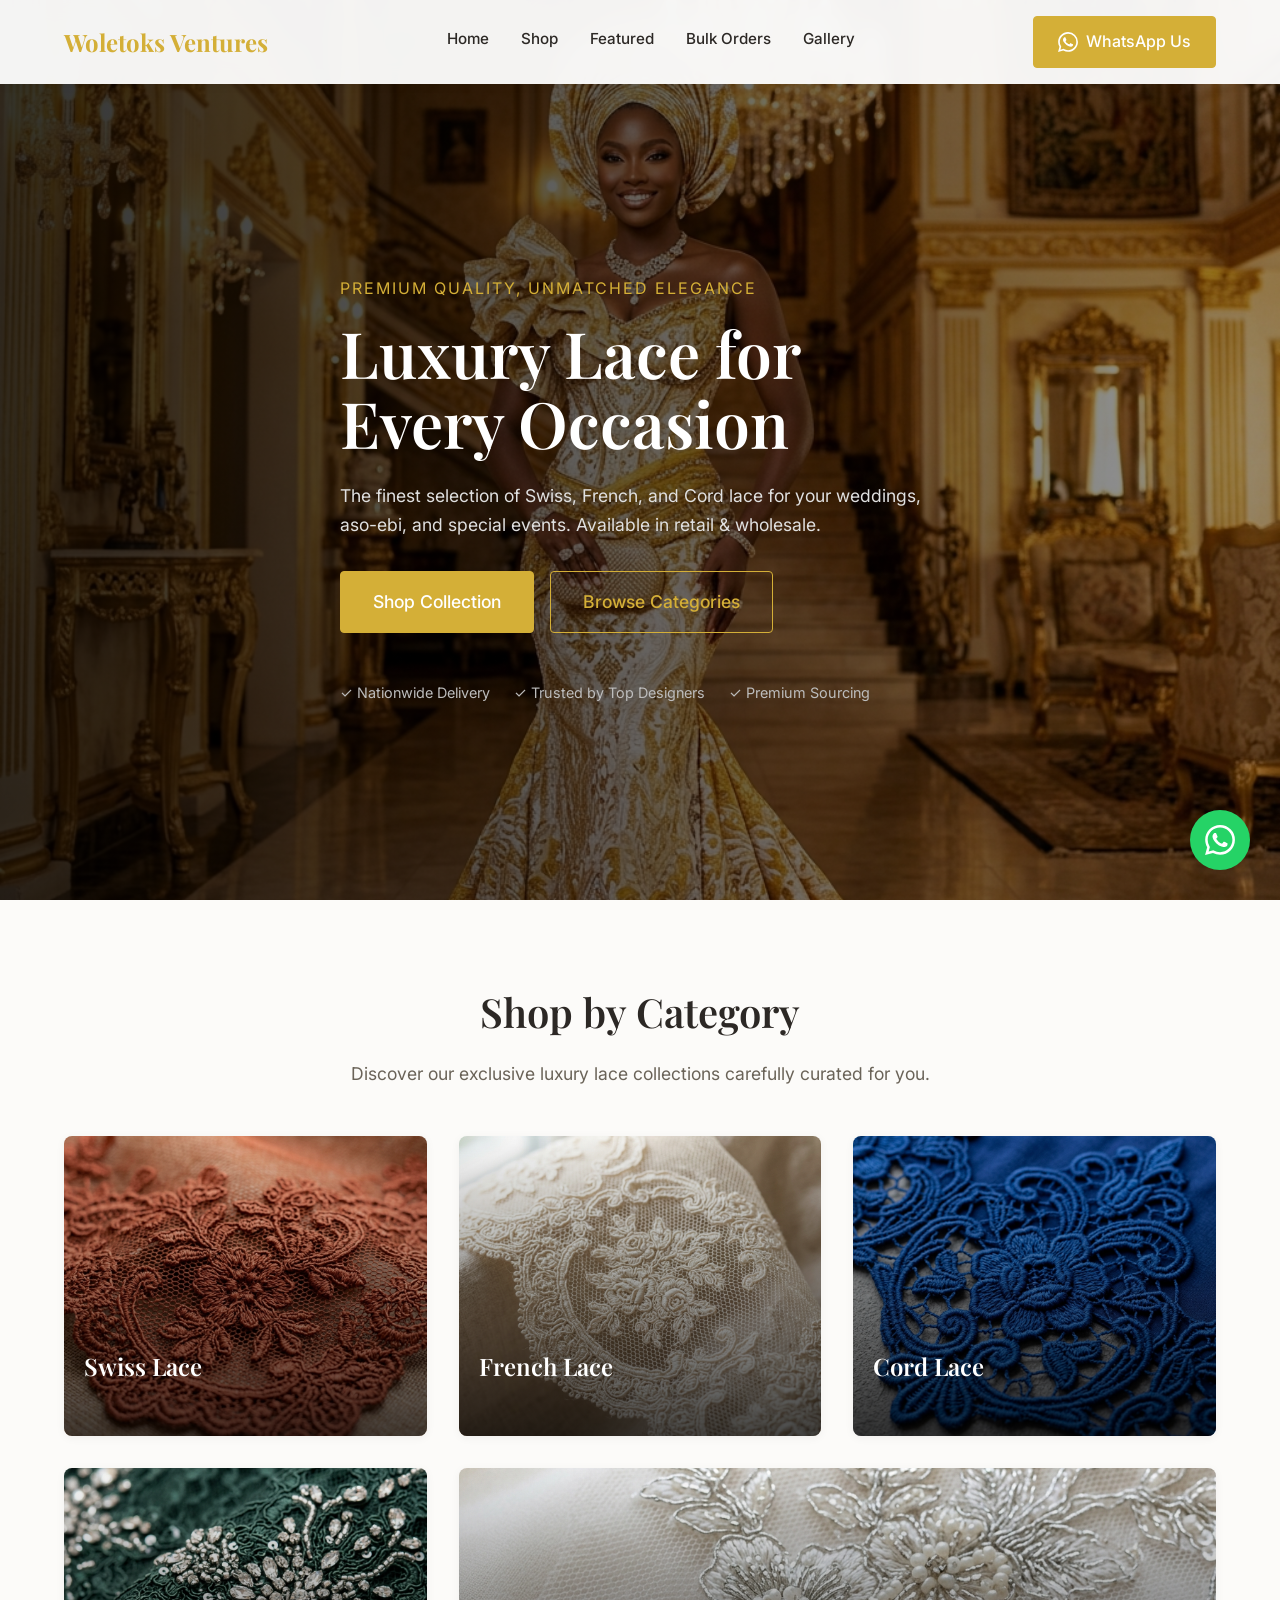
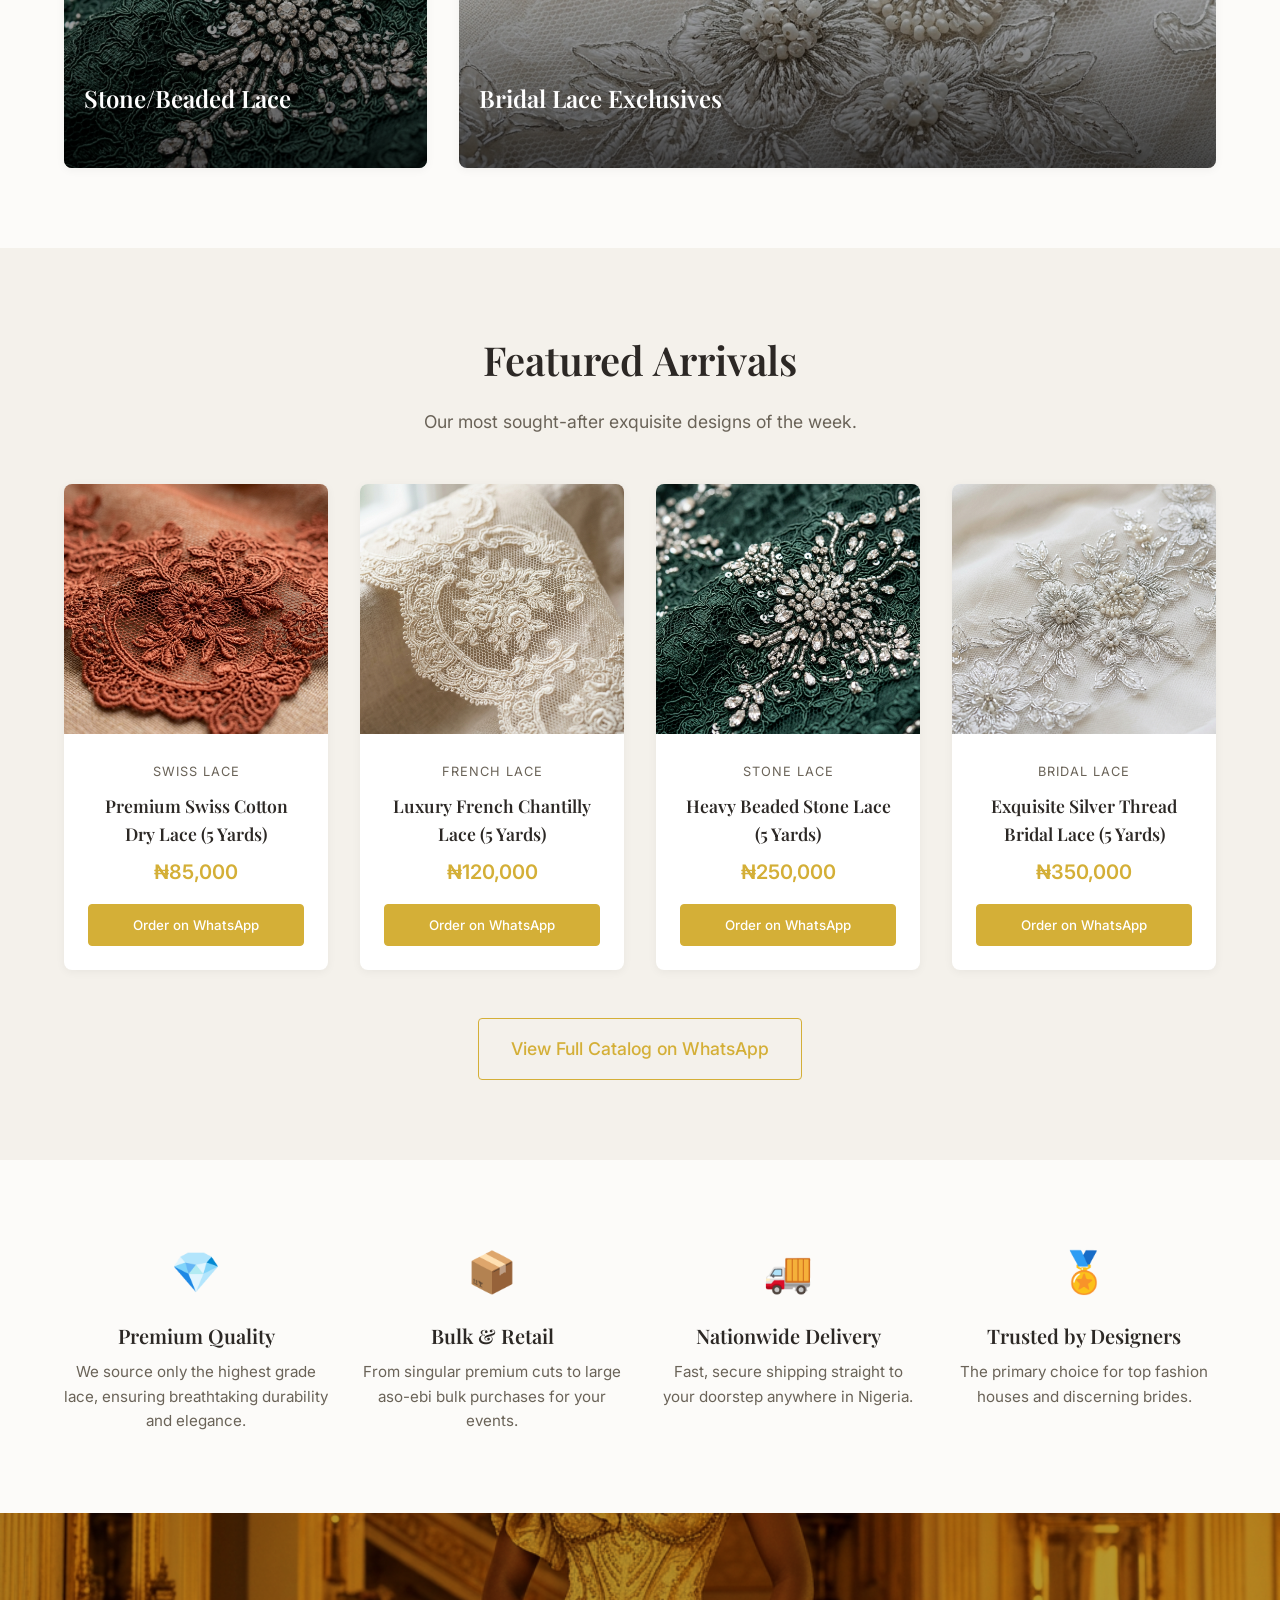
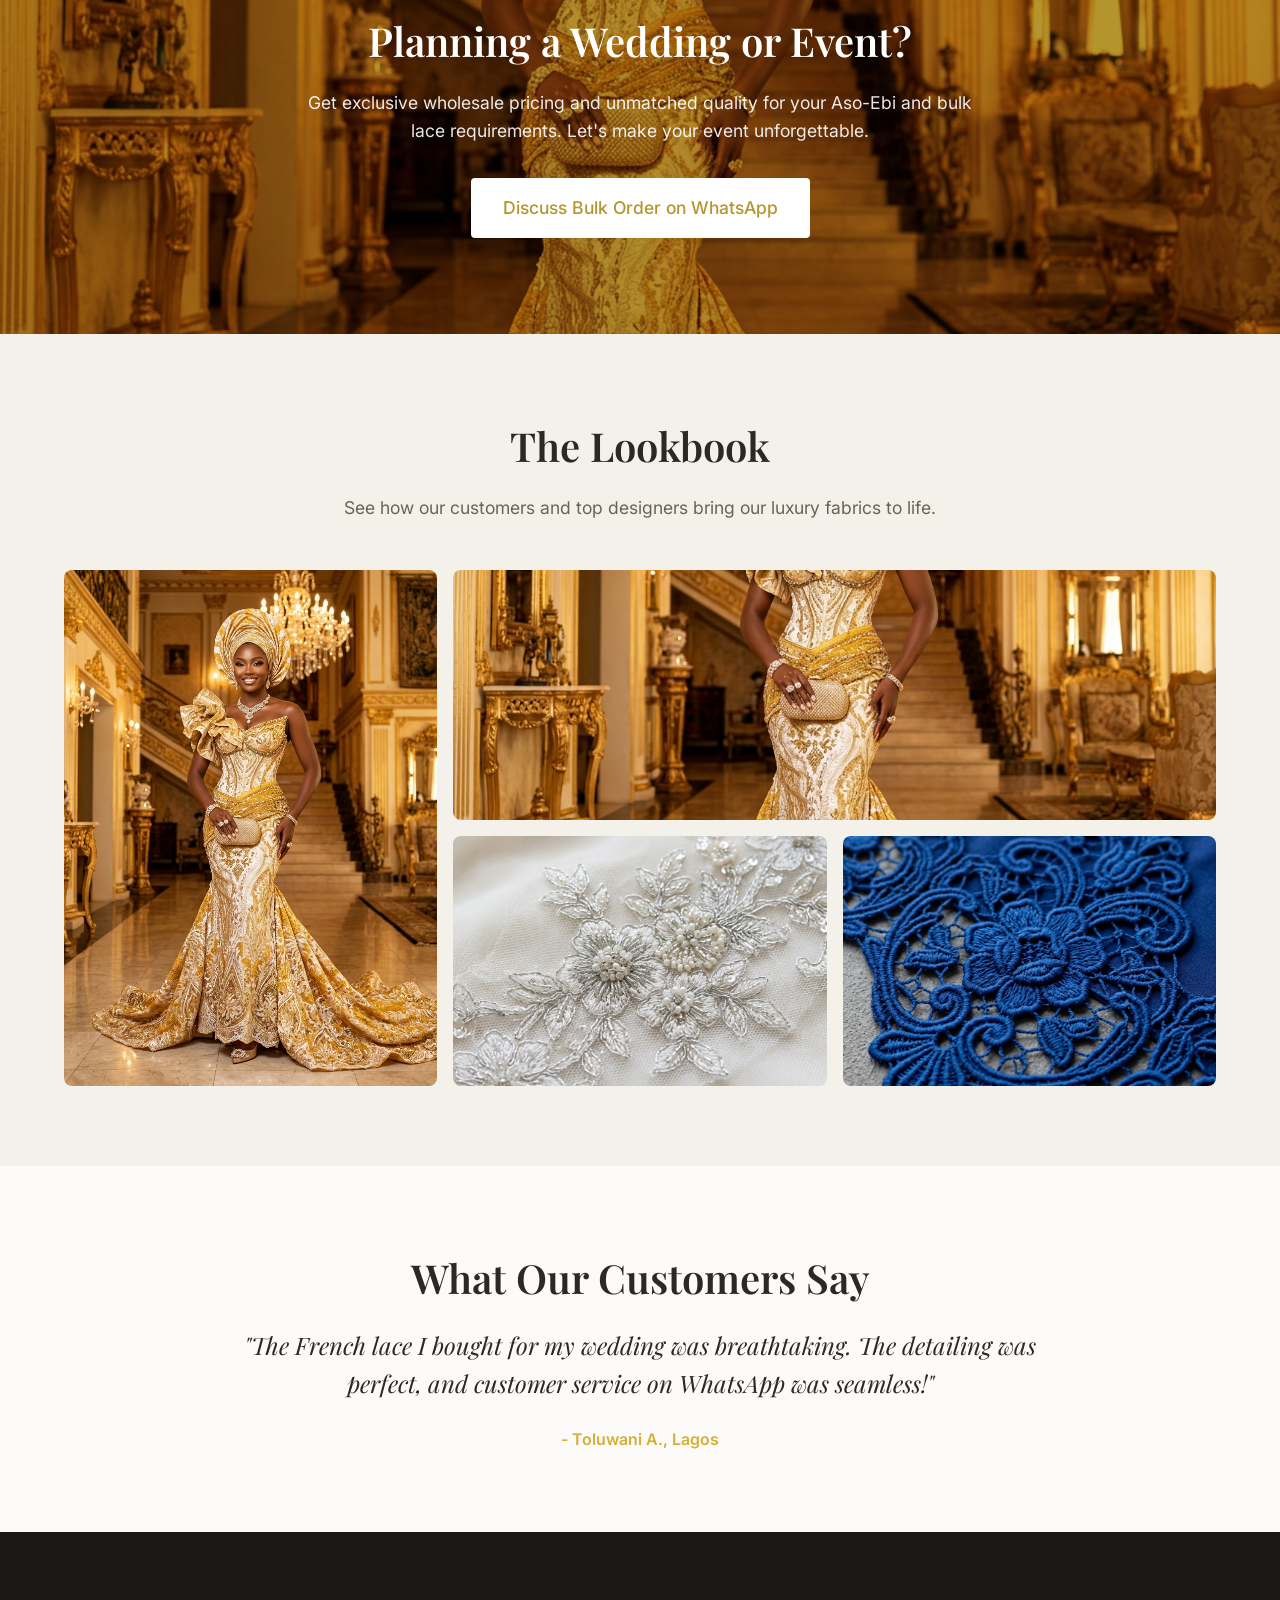
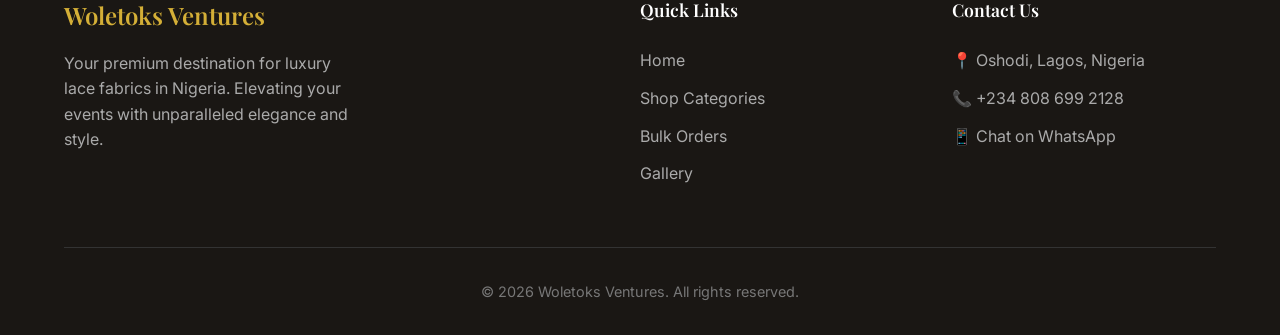
==== index.html @ a80a9c6d "Add files via upload" ====
<!DOCTYPE html>
<html lang="en">
<head>
    <meta charset="UTF-8">
    <meta name="viewport" content="width=device-width, initial-scale=1.0">
    <meta name="description" content="Woletoks Ventures - Premium lace fabrics in Nigeria. Shop Swiss lace, French lace, Cord lace, and Bridal lace for weddings and Aso-ebi in Oshodi, Lagos.">
    <title>Woletoks Ventures | Luxury Lace Fabrics</title>
    
    <!-- Google Fonts -->
    <link rel="preconnect" href="https://fonts.googleapis.com">
    <link rel="preconnect" href="https://fonts.gstatic.com" crossorigin>
    <link href="https://fonts.googleapis.com/css2?family=Inter:wght@300;400;500;600&family=Playfair+Display:ital,wght@0,500;0,600;0,700;1,600&display=swap" rel="stylesheet">
    
    <!-- Styles -->
    <link rel="stylesheet" href="index.css">
</head>
<body>
    <!-- Navbar -->
    <header class="navbar">
        <div class="container nav-container">
            <a href="#" class="logo">Woletoks Ventures</a>
            <nav class="nav-links">
                <a href="#home">Home</a>
                <a href="#categories">Shop</a>
                <a href="#featured">Featured</a>
                <a href="#wholesale">Bulk Orders</a>
                <a href="#gallery">Gallery</a>
            </nav>
            <a href="https://wa.me/2348086992128?text=Hello%20Woletoks%20Ventures!%20I'm%20interested%20in%20your%20luxury%20lace%20fabrics." target="_blank" class="btn btn-primary nav-btn">
                <svg viewBox="0 0 24 24" width="20" height="20" fill="currentColor" class="whatsapp-icon"><path d="M17.472 14.382c-.297-.149-1.758-.867-2.03-.967-.273-.099-.471-.148-.67.15-.197.297-.767.966-.94 1.164-.173.199-.347.223-.644.075-.297-.15-1.255-.463-2.39-1.475-.883-.788-1.48-1.761-1.653-2.059-.173-.297-.018-.458.13-.606.134-.133.298-.347.446-.52.149-.174.198-.298.298-.497.099-.198.05-.371-.025-.52-.075-.149-.669-1.612-.916-2.207-.242-.579-.487-.5-.669-.51a12.8 12.8 0 0 0-.571-.012c-.198 0-.52.074-.792.372-.272.297-1.04 1.016-1.04 2.479 0 1.462 1.065 2.875 1.213 3.074.149.198 2.096 3.2 5.077 4.487.709.306 1.262.489 1.694.625.712.227 1.36.195 1.871.118.571-.085 1.758-.719 2.006-1.413.248-.694.248-1.289.173-1.413-.074-.124-.272-.198-.57-.347m-5.421 7.403h-.004a9.87 9.87 0 0 1-5.031-1.378l-.361-.214-3.741.982.998-3.648-.235-.374a9.86 9.86 0 0 1-1.51-5.26c.001-5.45 4.436-9.884 9.888-9.884 2.64 0 5.122 1.03 6.988 2.898a9.825 9.825 0 0 1 2.893 6.994c-.003 5.45-4.437 9.884-9.885 9.884m8.413-18.297A11.815 11.815 0 0 0 12.05 0C5.495 0 .16 5.335.157 11.892c0 2.096.547 4.142 1.588 5.945L.057 24l6.305-1.654a11.882 11.882 0 0 0 5.683 1.448h.005c6.554 0 11.89-5.335 11.893-11.893a11.821 11.821 0 0 0-3.48-8.413z"/></svg>
                WhatsApp Us
            </a>
            <div class="mobile-menu-btn">
                <span></span>
                <span></span>
                <span></span>
            </div>
        </div>
    </header>

    <!-- Hero Section -->
    <section id="home" class="hero">
        <div class="hero-bg">
            <img src="assets/hero_asoebi.png" alt="Model wearing elegant lace aso-ebi">
            <div class="hero-overlay"></div>
        </div>
        <div class="container hero-content">
            <span class="hero-subtitle">Premium Quality, Unmatched Elegance</span>
            <h1 class="hero-title">Luxury Lace for Every Occasion</h1>
            <p class="hero-text">The finest selection of Swiss, French, and Cord lace for your weddings, aso-ebi, and special events. Available in retail & wholesale.</p>
            <div class="hero-cta">
                <a href="#featured" class="btn btn-primary btn-large">Shop Collection</a>
                <a href="#categories" class="btn btn-outline btn-large">Browse Categories</a>
            </div>
            <div class="hero-trust">
                <div class="trust-item">✓ Nationwide Delivery</div>
                <div class="trust-item">✓ Trusted by Top Designers</div>
                <div class="trust-item">✓ Premium Sourcing</div>
            </div>
        </div>
    </section>

    <!-- Categories Section -->
    <section id="categories" class="categories section">
        <div class="container">
            <div class="section-header text-center">
                <h2 class="section-title">Shop by Category</h2>
                <p class="section-subtitle">Discover our exclusive luxury lace collections carefully curated for you.</p>
            </div>
            
            <div class="categories-grid">
                <a href="#featured" class="category-card" data-category="swiss">
                    <img src="assets/category_swiss.png" alt="Swiss Lace">
                    <div class="category-info">
                        <h3>Swiss Lace</h3>
                        <span>Explore Collection ➔</span>
                    </div>
                </a>
                <a href="#featured" class="category-card" data-category="french">
                    <img src="assets/category_french.png" alt="French Lace">
                    <div class="category-info">
                        <h3>French Lace</h3>
                        <span>Explore Collection ➔</span>
                    </div>
                </a>
                <a href="#featured" class="category-card" data-category="cord">
                    <img src="assets/category_cord.png" alt="Cord Lace">
                    <div class="category-info">
                        <h3>Cord Lace</h3>
                        <span>Explore Collection ➔</span>
                    </div>
                </a>
                <a href="#featured" class="category-card" data-category="stone">
                    <img src="assets/category_stone.png" alt="Stone Lace">
                    <div class="category-info">
                        <h3>Stone/Beaded Lace</h3>
                        <span>Explore Collection ➔</span>
                    </div>
                </a>
                <a href="#featured" class="category-card category-wide" data-category="bridal">
                    <img src="assets/category_bridal.png" alt="Bridal Lace">
                    <div class="category-info">
                        <h3>Bridal Lace Exclusives</h3>
                        <span>Explore Collection ➔</span>
                    </div>
                </a>
            </div>
        </div>
    </section>

    <!-- Featured Products -->
    <section id="featured" class="featured section bg-light">
        <div class="container">
            <div class="section-header text-center">
                <h2 class="section-title">Featured Arrivals</h2>
                <p class="section-subtitle">Our most sought-after exquisite designs of the week.</p>
            </div>

            <div class="product-grid">
                <!-- Product 1 -->
                <div class="product-card">
                    <div class="product-img">
                        <img src="assets/category_swiss.png" alt="Premium Swiss Cotton Dry Lace">
                    </div>
                    <div class="product-details">
                        <span class="product-cat">Swiss Lace</span>
                        <h4 class="product-title">Premium Swiss Cotton Dry Lace (5 Yards)</h4>
                        <p class="product-price">₦85,000</p>
                        <button class="btn btn-primary product-btn wa-order-btn" data-product="Premium Swiss Cotton Dry Lace (5 Yards)" data-price="₦85,000">Order on WhatsApp</button>
                    </div>
                </div>

                <!-- Product 2 -->
                <div class="product-card">
                    <div class="product-img">
                        <img src="assets/category_french.png" alt="Luxury French Chantilly Lace">
                    </div>
                    <div class="product-details">
                        <span class="product-cat">French Lace</span>
                        <h4 class="product-title">Luxury French Chantilly Lace (5 Yards)</h4>
                        <p class="product-price">₦120,000</p>
                        <button class="btn btn-primary product-btn wa-order-btn" data-product="Luxury French Chantilly Lace (5 Yards)" data-price="₦120,000">Order on WhatsApp</button>
                    </div>
                </div>

                <!-- Product 3 -->
                <div class="product-card">
                    <div class="product-img">
                        <img src="assets/category_stone.png" alt="Heavy Beaded Stone Lace">
                    </div>
                    <div class="product-details">
                        <span class="product-cat">Stone Lace</span>
                        <h4 class="product-title">Heavy Beaded Stone Lace (5 Yards)</h4>
                        <p class="product-price">₦250,000</p>
                        <button class="btn btn-primary product-btn wa-order-btn" data-product="Heavy Beaded Stone Lace (5 Yards)" data-price="₦250,000">Order on WhatsApp</button>
                    </div>
                </div>

                <!-- Product 4 -->
                <div class="product-card">
                    <div class="product-img">
                        <img src="assets/category_bridal.png" alt="Exquisite Silver Thread Bridal Lace">
                    </div>
                    <div class="product-details">
                        <span class="product-cat">Bridal Lace</span>
                        <h4 class="product-title">Exquisite Silver Thread Bridal Lace (5 Yards)</h4>
                        <p class="product-price">₦350,000</p>
                        <button class="btn btn-primary product-btn wa-order-btn" data-product="Exquisite Silver Thread Bridal Lace (5 Yards)" data-price="₦350,000">Order on WhatsApp</button>
                    </div>
                </div>
            </div>
            
            <div class="text-center mt-lg">
                <a href="https://wa.me/2348086992128?text=Hello%20Woletoks%20Ventures!%20Can%20I%20see%20more%20of%20your%20available%20lace%20designs?" target="_blank" class="btn btn-outline btn-large">View Full Catalog on WhatsApp</a>
            </div>
        </div>
    </section>

    <!-- Why Choose Us -->
    <section class="features section">
        <div class="container">
            <div class="features-grid">
                <div class="feature-item">
                    <div class="feature-icon">💎</div>
                    <h3 class="feature-title">Premium Quality</h3>
                    <p class="feature-desc">We source only the highest grade lace, ensuring breathtaking durability and elegance.</p>
                </div>
                <div class="feature-item">
                    <div class="feature-icon">📦</div>
                    <h3 class="feature-title">Bulk & Retail</h3>
                    <p class="feature-desc">From singular premium cuts to large aso-ebi bulk purchases for your events.</p>
                </div>
                <div class="feature-item">
                    <div class="feature-icon">🚚</div>
                    <h3 class="feature-title">Nationwide Delivery</h3>
                    <p class="feature-desc">Fast, secure shipping straight to your doorstep anywhere in Nigeria.</p>
                </div>
                <div class="feature-item">
                    <div class="feature-icon">🏅</div>
                    <h3 class="feature-title">Trusted by Designers</h3>
                    <p class="feature-desc">The primary choice for top fashion houses and discerning brides.</p>
                </div>
            </div>
        </div>
    </section>

    <!-- Wholesale / Bulk Orders Banner -->
    <section id="wholesale" class="wholesale section">
        <div class="container text-center wholesale-content">
            <h2 class="wholesale-title">Planning a Wedding or Event?</h2>
            <p class="wholesale-text">Get exclusive wholesale pricing and unmatched quality for your Aso-Ebi and bulk lace requirements. Let's make your event unforgettable.</p>
            <a href="https://wa.me/2348086992128?text=Hello!%20I%20would%20like%20to%20inquire%20about%20a%20bulk/aso-ebi%20lace%20order." target="_blank" class="btn btn-white btn-large">Discuss Bulk Order on WhatsApp</a>
        </div>
    </section>

    <!-- Gallery / Lookbook -->
    <section id="gallery" class="gallery section bg-light">
        <div class="container">
            <div class="section-header text-center">
                <h2 class="section-title">The Lookbook</h2>
                <p class="section-subtitle">See how our customers and top designers bring our luxury fabrics to life.</p>
            </div>
            
            <div class="gallery-grid">
                <img src="assets/hero_asoebi.png" alt="Aso Ebi style 1" class="gallery-img g-tall">
                <img src="assets/gallery_1.png" alt="Aso Ebi style 2" class="gallery-img g-wide">
                <img src="assets/category_bridal.png" alt="Bridal style" class="gallery-img">
                <img src="assets/category_cord.png" alt="Cord lace style" class="gallery-img">
            </div>
        </div>
    </section>

    <!-- Testimonials -->
    <section class="testimonials section">
        <div class="container text-center">
            <h2 class="section-title">What Our Customers Say</h2>
            <div class="testimonial-slider">
                <div class="testimonial-item">
                    <p class="testimonial-quote">"The French lace I bought for my wedding was breathtaking. The detailing was perfect, and customer service on WhatsApp was seamless!"</p>
                    <div class="testimonial-author">- Toluwani A., Lagos</div>
                </div>
            </div>
        </div>
    </section>

    <!-- Footer -->
    <footer class="footer">
        <div class="container">
            <div class="footer-grid">
                <div class="footer-col">
                    <h3 class="footer-brand">Woletoks Ventures</h3>
                    <p class="footer-desc">Your premium destination for luxury lace fabrics in Nigeria. Elevating your events with unparalleled elegance and style.</p>
                </div>
                <div class="footer-col">
                    <h4>Quick Links</h4>
                    <ul>
                        <li><a href="#home">Home</a></li>
                        <li><a href="#categories">Shop Categories</a></li>
                        <li><a href="#wholesale">Bulk Orders</a></li>
                        <li><a href="#gallery">Gallery</a></li>
                    </ul>
                </div>
                <div class="footer-col">
                    <h4>Contact Us</h4>
                    <ul>
                        <li>📍 Oshodi, Lagos, Nigeria</li>
                        <li>📞 +234 808 699 2128</li>
                        <li>📱 <a href="https://wa.me/2348086992128" target="_blank">Chat on WhatsApp</a></li>
                    </ul>
                </div>
            </div>
            <div class="footer-bottom">
                <p>&copy; 2026 Woletoks Ventures. All rights reserved.</p>
            </div>
        </div>
    </footer>

    <!-- Floating WhatsApp Button -->
    <a href="https://wa.me/2348086992128?text=Hello%20Woletoks%20Ventures!%20I'm%20interested%20in%20your%20luxury%20lace%20fabrics." target="_blank" class="floating-wa" aria-label="Chat on WhatsApp">
        <svg viewBox="0 0 24 24" width="30" height="30" fill="currentColor"><path d="M17.472 14.382c-.297-.149-1.758-.867-2.03-.967-.273-.099-.471-.148-.67.15-.197.297-.767.966-.94 1.164-.173.199-.347.223-.644.075-.297-.15-1.255-.463-2.39-1.475-.883-.788-1.48-1.761-1.653-2.059-.173-.297-.018-.458.13-.606.134-.133.298-.347.446-.52.149-.174.198-.298.298-.497.099-.198.05-.371-.025-.52-.075-.149-.669-1.612-.916-2.207-.242-.579-.487-.5-.669-.51a12.8 12.8 0 0 0-.571-.012c-.198 0-.52.074-.792.372-.272.297-1.04 1.016-1.04 2.479 0 1.462 1.065 2.875 1.213 3.074.149.198 2.096 3.2 5.077 4.487.709.306 1.262.489 1.694.625.712.227 1.36.195 1.871.118.571-.085 1.758-.719 2.006-1.413.248-.694.248-1.289.173-1.413-.074-.124-.272-.198-.57-.347m-5.421 7.403h-.004a9.87 9.87 0 0 1-5.031-1.378l-.361-.214-3.741.982.998-3.648-.235-.374a9.86 9.86 0 0 1-1.51-5.26c.001-5.45 4.436-9.884 9.888-9.884 2.64 0 5.122 1.03 6.988 2.898a9.825 9.825 0 0 1 2.893 6.994c-.003 5.45-4.437 9.884-9.885 9.884m8.413-18.297A11.815 11.815 0 0 0 12.05 0C5.495 0 .16 5.335.157 11.892c0 2.096.547 4.142 1.588 5.945L.057 24l6.305-1.654a11.882 11.882 0 0 0 5.683 1.448h.005c6.554 0 11.89-5.335 11.893-11.893a11.821 11.821 0 0 0-3.48-8.413z"/></svg>
    </a>

    <!-- Overlay for mobile menu -->
    <div class="menu-overlay"></div>

    <script src="app.js"></script>
</body>
</html>
---- index.css ----
/* =========================================
   CSS Variables & Resets
   ========================================= */
:root {
    --primary-color: #d4af37; /* Luxury Gold */
    --primary-dark: #b5952f;
    --text-dark: #2c2825; /* Earthy Dark */
    --text-light: #6a6358;
    --bg-color: #fcfbf9; /* Warm White/Cream */
    --bg-light: #f4f1eb;
    --white: #ffffff;
    
    --font-heading: 'Playfair Display', serif;
    --font-body: 'Inter', sans-serif;
    
    --transition: all 0.3s ease-in-out;
    --shadow-sm: 0 2px 10px rgba(0, 0, 0, 0.05);
    --shadow-md: 0 10px 30px rgba(0, 0, 0, 0.08);
}

* {
    margin: 0;
    padding: 0;
    box-sizing: border-box;
}

html {
    scroll-behavior: smooth;
    font-size: 16px;
}

body {
    font-family: var(--font-body);
    background-color: var(--bg-color);
    color: var(--text-dark);
    line-height: 1.6;
    overflow-x: hidden;
}

a {
    text-decoration: none;
    color: inherit;
}

img {
    max-width: 100%;
    height: auto;
    display: block;
}

.container {
    width: 90%;
    max-width: 1200px;
    margin: 0 auto;
}

.section {
    padding: 5rem 0;
}

.bg-light {
    background-color: var(--bg-light);
}

.text-center {
    text-align: center;
}

.mt-lg {
    margin-top: 3rem;
}

h1, h2, h3, h4, .logo {
    font-family: var(--font-heading);
    font-weight: 600;
}

/* =========================================
   Typography & Buttons
   ========================================= */
.section-title {
    font-size: 2.5rem;
    margin-bottom: 1rem;
    color: var(--text-dark);
}

.section-subtitle {
    font-size: 1.1rem;
    color: var(--text-light);
    max-width: 600px;
    margin: 0 auto 3rem;
}

.btn {
    display: inline-flex;
    align-items: center;
    justify-content: center;
    padding: 0.75rem 1.5rem;
    border-radius: 4px;
    font-weight: 500;
    transition: var(--transition);
    cursor: pointer;
    border: none;
    font-family: var(--font-body);
}

.btn-large {
    padding: 1rem 2rem;
    font-size: 1.1rem;
}

.btn-primary {
    background-color: var(--primary-color);
    color: var(--white);
    border: 1px solid var(--primary-color);
}

.btn-primary:hover {
    background-color: var(--primary-dark);
    border-color: var(--primary-dark);
}

.btn-outline {
    background-color: transparent;
    color: var(--primary-color);
    border: 1px solid var(--primary-color);
}

.btn-outline:hover {
    background-color: var(--primary-color);
    color: var(--white);
}

.btn-white {
    background-color: var(--white);
    color: var(--primary-dark);
}

.btn-white:hover {
    background-color: transparent;
    color: var(--white);
    border: 1px solid var(--white);
}

/* =========================================
   Navbar
   ========================================= */
.navbar {
    position: fixed;
    top: 0;
    left: 0;
    width: 100%;
    background-color: rgba(255, 255, 255, 0.95);
    backdrop-filter: blur(10px);
    z-index: 1000;
    box-shadow: var(--shadow-sm);
    padding: 1rem 0;
    transition: var(--transition);
}

.nav-container {
    display: flex;
    justify-content: space-between;
    align-items: center;
}

.logo {
    font-size: 1.5rem;
    color: var(--primary-color);
    font-weight: 700;
}

.nav-links {
    display: flex;
    gap: 2rem;
}

.nav-links a {
    font-size: 0.95rem;
    font-weight: 500;
    position: relative;
    padding-bottom: 5px;
}

.nav-links a::after {
    content: '';
    position: absolute;
    bottom: 0;
    left: 0;
    width: 0%;
    height: 2px;
    background-color: var(--primary-color);
    transition: var(--transition);
}

.nav-links a:hover::after {
    width: 100%;
}

.nav-btn {
    gap: 0.5rem;
}

.mobile-menu-btn {
    display: none;
    flex-direction: column;
    gap: 5px;
    cursor: pointer;
    z-index: 1001;
}

.mobile-menu-btn span {
    width: 25px;
    height: 2px;
    background-color: var(--text-dark);
    transition: var(--transition);
}

/* =========================================
   Hero Section
   ========================================= */
.hero {
    position: relative;
    height: 100vh;
    min-height: 600px;
    display: flex;
    align-items: center;
    padding-top: 80px; /* Offset for navbar */
    overflow: hidden;
}

.hero-bg {
    position: absolute;
    top: 0;
    left: 0;
    width: 100%;
    height: 100%;
    z-index: -1;
}

.hero-bg img {
    width: 100%;
    height: 100%;
    object-fit: cover;
    object-position: center 20%;
}

.hero-overlay {
    position: absolute;
    top: 0;
    left: 0;
    width: 100%;
    height: 100%;
    background: linear-gradient(to right, rgba(0,0,0,0.8) 0%, rgba(0,0,0,0.4) 100%);
}

.hero-content {
    color: var(--white);
    max-width: 600px;
}

.hero-subtitle {
    font-size: 1rem;
    text-transform: uppercase;
    letter-spacing: 2px;
    color: var(--primary-color);
    margin-bottom: 1rem;
    display: block;
}

.hero-title {
    font-size: 4rem;
    line-height: 1.1;
    margin-bottom: 1.5rem;
}

.hero-text {
    font-size: 1.1rem;
    margin-bottom: 2rem;
    color: #e0e0e0;
}

.hero-cta {
    display: flex;
    gap: 1rem;
    margin-bottom: 3rem;
}

.hero-trust {
    display: flex;
    gap: 1.5rem;
    font-size: 0.9rem;
    color: #bdbdbd;
}

/* =========================================
   Categories Grid
   ========================================= */
.categories-grid {
    display: grid;
    grid-template-columns: repeat(auto-fit, minmax(280px, 1fr));
    gap: 2rem;
}

.category-wide {
    grid-column: span 2;
}

.category-card {
    position: relative;
    height: 300px;
    border-radius: 8px;
    overflow: hidden;
    cursor: pointer;
    box-shadow: var(--shadow-sm);
}

.category-card img {
    width: 100%;
    height: 100%;
    object-fit: cover;
    transition: transform 0.5s ease;
}

.category-card::after {
    content: '';
    position: absolute;
    top: 0;
    left: 0;
    width: 100%;
    height: 100%;
    background: linear-gradient(to top, rgba(0,0,0,0.7) 0%, rgba(0,0,0,0) 100%);
}

.category-info {
    position: absolute;
    bottom: 20px;
    left: 20px;
    z-index: 2;
    color: var(--white);
}

.category-info h3 {
    font-size: 1.5rem;
    margin-bottom: 5px;
}

.category-info span {
    font-size: 0.9rem;
    color: var(--primary-color);
    opacity: 0;
    transform: translateY(10px);
    transition: var(--transition);
    display: inline-block;
}

.category-card:hover img {
    transform: scale(1.05);
}

.category-card:hover .category-info span {
    opacity: 1;
    transform: translateY(0);
}

/* =========================================
   Featured Products
   ========================================= */
.product-grid {
    display: grid;
    grid-template-columns: repeat(auto-fit, minmax(250px, 1fr));
    gap: 2rem;
}

.product-card {
    background: var(--white);
    border-radius: 8px;
    overflow: hidden;
    box-shadow: var(--shadow-sm);
    transition: var(--transition);
}

.product-card:hover {
    box-shadow: var(--shadow-md);
    transform: translateY(-5px);
}

.product-img {
    height: 250px;
    overflow: hidden;
}

.product-img img {
    width: 100%;
    height: 100%;
    object-fit: cover;
    transition: transform 0.5s ease;
}

.product-card:hover .product-img img {
    transform: scale(1.05);
}

.product-details {
    padding: 1.5rem;
    text-align: center;
}

.product-cat {
    font-size: 0.8rem;
    color: var(--text-light);
    text-transform: uppercase;
    letter-spacing: 1px;
}

.product-title {
    font-size: 1.1rem;
    margin: 0.5rem 0;
    color: var(--text-dark);
}

.product-price {
    font-size: 1.25rem;
    font-weight: 600;
    color: var(--primary-color);
    margin-bottom: 1rem;
}

.product-btn {
    width: 100%;
}

/* =========================================
   Features / Why Choose Us
   ========================================= */
.features-grid {
    display: grid;
    grid-template-columns: repeat(auto-fit, minmax(220px, 1fr));
    gap: 2rem;
    text-align: center;
}

.feature-icon {
    font-size: 2.5rem;
    margin-bottom: 1rem;
}

.feature-title {
    font-size: 1.25rem;
    margin-bottom: 0.5rem;
}

.feature-desc {
    color: var(--text-light);
    font-size: 0.95rem;
}

/* =========================================
   Gallery Section
   ========================================= */
.gallery-grid {
    display: grid;
    grid-template-columns: repeat(3, 1fr);
    grid-auto-rows: 250px;
    gap: 1rem;
}

.gallery-img {
    width: 100%;
    height: 100%;
    object-fit: cover;
    border-radius: 8px;
}

.g-tall {
    grid-row: span 2;
}

.g-wide {
    grid-column: span 2;
}

/* =========================================
   Wholesale Banner
   ========================================= */
.wholesale {
    background-color: var(--primary-dark);
    color: var(--white);
    padding: 6rem 0;
    position: relative;
    background-image: url('assets/hero_asoebi.png');
    background-size: cover;
    background-position: center;
    background-blend-mode: multiply;
}

.wholesale-content {
    max-width: 700px;
    position: relative;
    z-index: 2;
}

.wholesale-title {
    font-size: 2.5rem;
    margin-bottom: 1rem;
    color: var(--white);
}

.wholesale-text {
    font-size: 1.1rem;
    margin-bottom: 2rem;
    opacity: 0.9;
}

/* =========================================
   Testimonials
   ========================================= */
.testimonial-item {
    max-width: 800px;
    margin: 0 auto;
}

.testimonial-quote {
    font-size: 1.5rem;
    font-family: var(--font-heading);
    font-style: italic;
    margin-bottom: 1.5rem;
    color: var(--text-dark);
}

.testimonial-author {
    font-weight: 600;
    color: var(--primary-color);
}

/* =========================================
   Footer
   ========================================= */
.footer {
    background-color: #1a1714;
    color: #fff;
    padding: 4rem 0 2rem;
}

.footer-grid {
    display: grid;
    grid-template-columns: 2fr 1fr 1fr;
    gap: 3rem;
    margin-bottom: 3rem;
}

.footer-brand {
    font-size: 1.5rem;
    color: var(--primary-color);
    margin-bottom: 1rem;
}

.footer-desc {
    color: #aaa;
    max-width: 300px;
}

.footer h4 {
    font-size: 1.1rem;
    margin-bottom: 1.5rem;
    color: var(--white);
}

.footer ul {
    list-style: none;
}

.footer ul li {
    margin-bottom: 0.75rem;
    color: #aaa;
}

.footer ul a {
    color: #aaa;
    transition: var(--transition);
}

.footer ul a:hover {
    color: var(--primary-color);
}

.footer-bottom {
    text-align: center;
    padding-top: 2rem;
    border-top: 1px solid #333;
    color: #777;
    font-size: 0.9rem;
}

/* =========================================
   Floating WhatsApp Button
   ========================================= */
.floating-wa {
    position: fixed;
    bottom: 30px;
    right: 30px;
    background-color: #25D366;
    color: white;
    width: 60px;
    height: 60px;
    border-radius: 50%;
    display: flex;
    justify-content: center;
    align-items: center;
    box-shadow: var(--shadow-md);
    z-index: 1000;
    transition: transform 0.3s ease;
    animation: bounce 2s infinite;
}

.floating-wa:hover {
    transform: scale(1.1);
    animation: none;
}

@keyframes bounce {
    0%, 20%, 50%, 80%, 100% {transform: translateY(0);}
    40% {transform: translateY(-10px);}
    60% {transform: translateY(-5px);}
}

/* =========================================
   Mobile Responsiveness
   ========================================= */
@media (max-width: 992px) {
    .category-wide {
        grid-column: span 1;
    }
    
    .gallery-grid {
        grid-template-columns: repeat(2, 1fr);
    }
    
    .footer-grid {
        grid-template-columns: 1fr 1fr;
    }
}

@media (max-width: 768px) {
    .nav-links {
        position: fixed;
        top: 0;
        right: -100%;
        width: 70%;
        height: 100vh;
        background-color: var(--white);
        flex-direction: column;
        padding: 100px 2rem;
        transition: right 0.4s ease;
        box-shadow: -5px 0 15px rgba(0,0,0,0.1);
    }

    .nav-links.active {
        right: 0;
    }

    .nav-btn {
        display: none; /* Hide top nav btn on mobile, floating is enough */
    }

    .mobile-menu-btn {
        display: flex;
    }

    .mobile-menu-btn.active span:nth-child(1) {
        transform: translateY(7px) rotate(45deg);
    }

    .mobile-menu-btn.active span:nth-child(2) {
        opacity: 0;
    }

    .mobile-menu-btn.active span:nth-child(3) {
        transform: translateY(-7px) rotate(-45deg);
    }

    .hero-title {
        font-size: 2.8rem;
    }

    .hero-cta {
        flex-direction: column;
    }

    .hero-trust {
        flex-direction: column;
        gap: 0.5rem;
    }

    .footer-grid {
        grid-template-columns: 1fr;
    }

    .gallery-grid {
        grid-template-columns: 1fr;
        grid-auto-rows: 200px;
    }

    .g-wide, .g-tall {
        grid-column: span 1;
        grid-row: span 1;
    }
}

/* Overlay for Mobile Menu */
.menu-overlay {
    position: fixed;
    top: 0;
    left: 0;
    width: 100%;
    height: 100%;
    background-color: rgba(0,0,0,0.5);
    z-index: 999;
    opacity: 0;
    visibility: hidden;
    transition: var(--transition);
}

.menu-overlay.active {
    opacity: 1;
    visibility: visible;
}
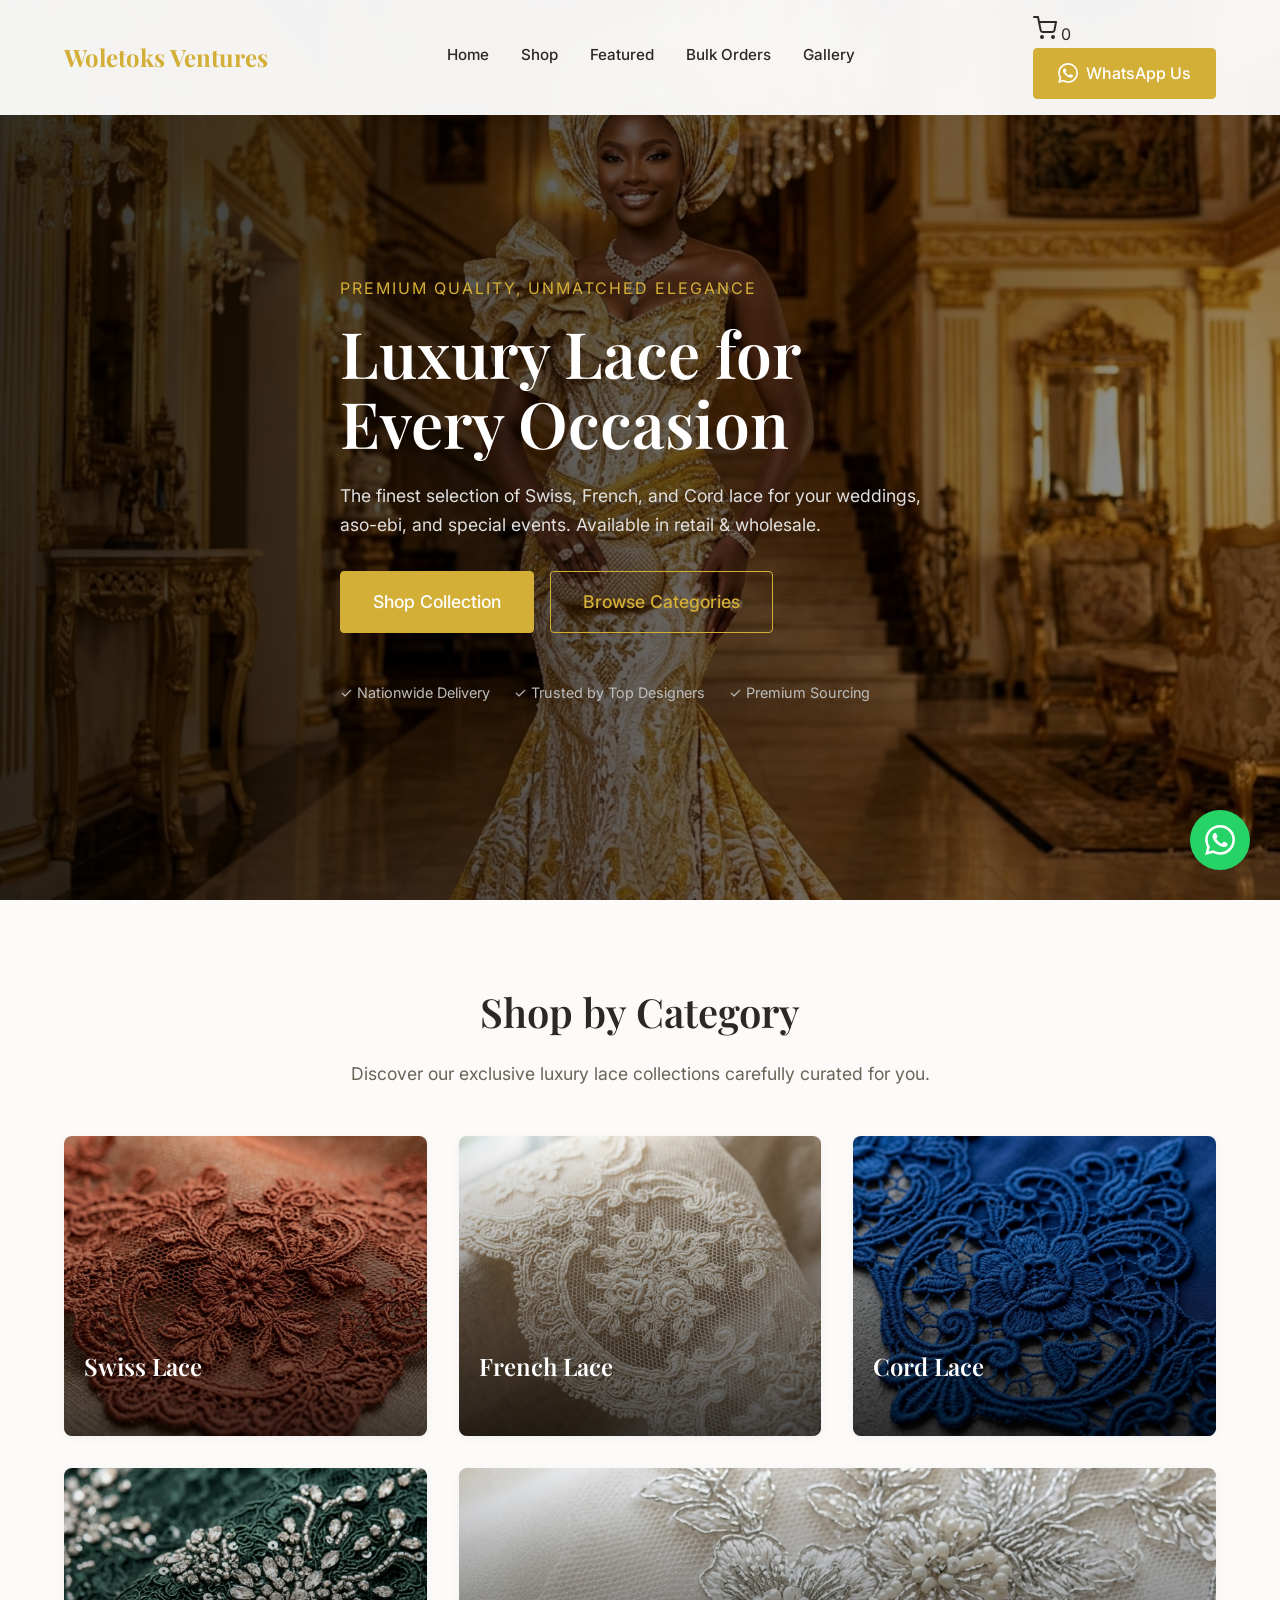
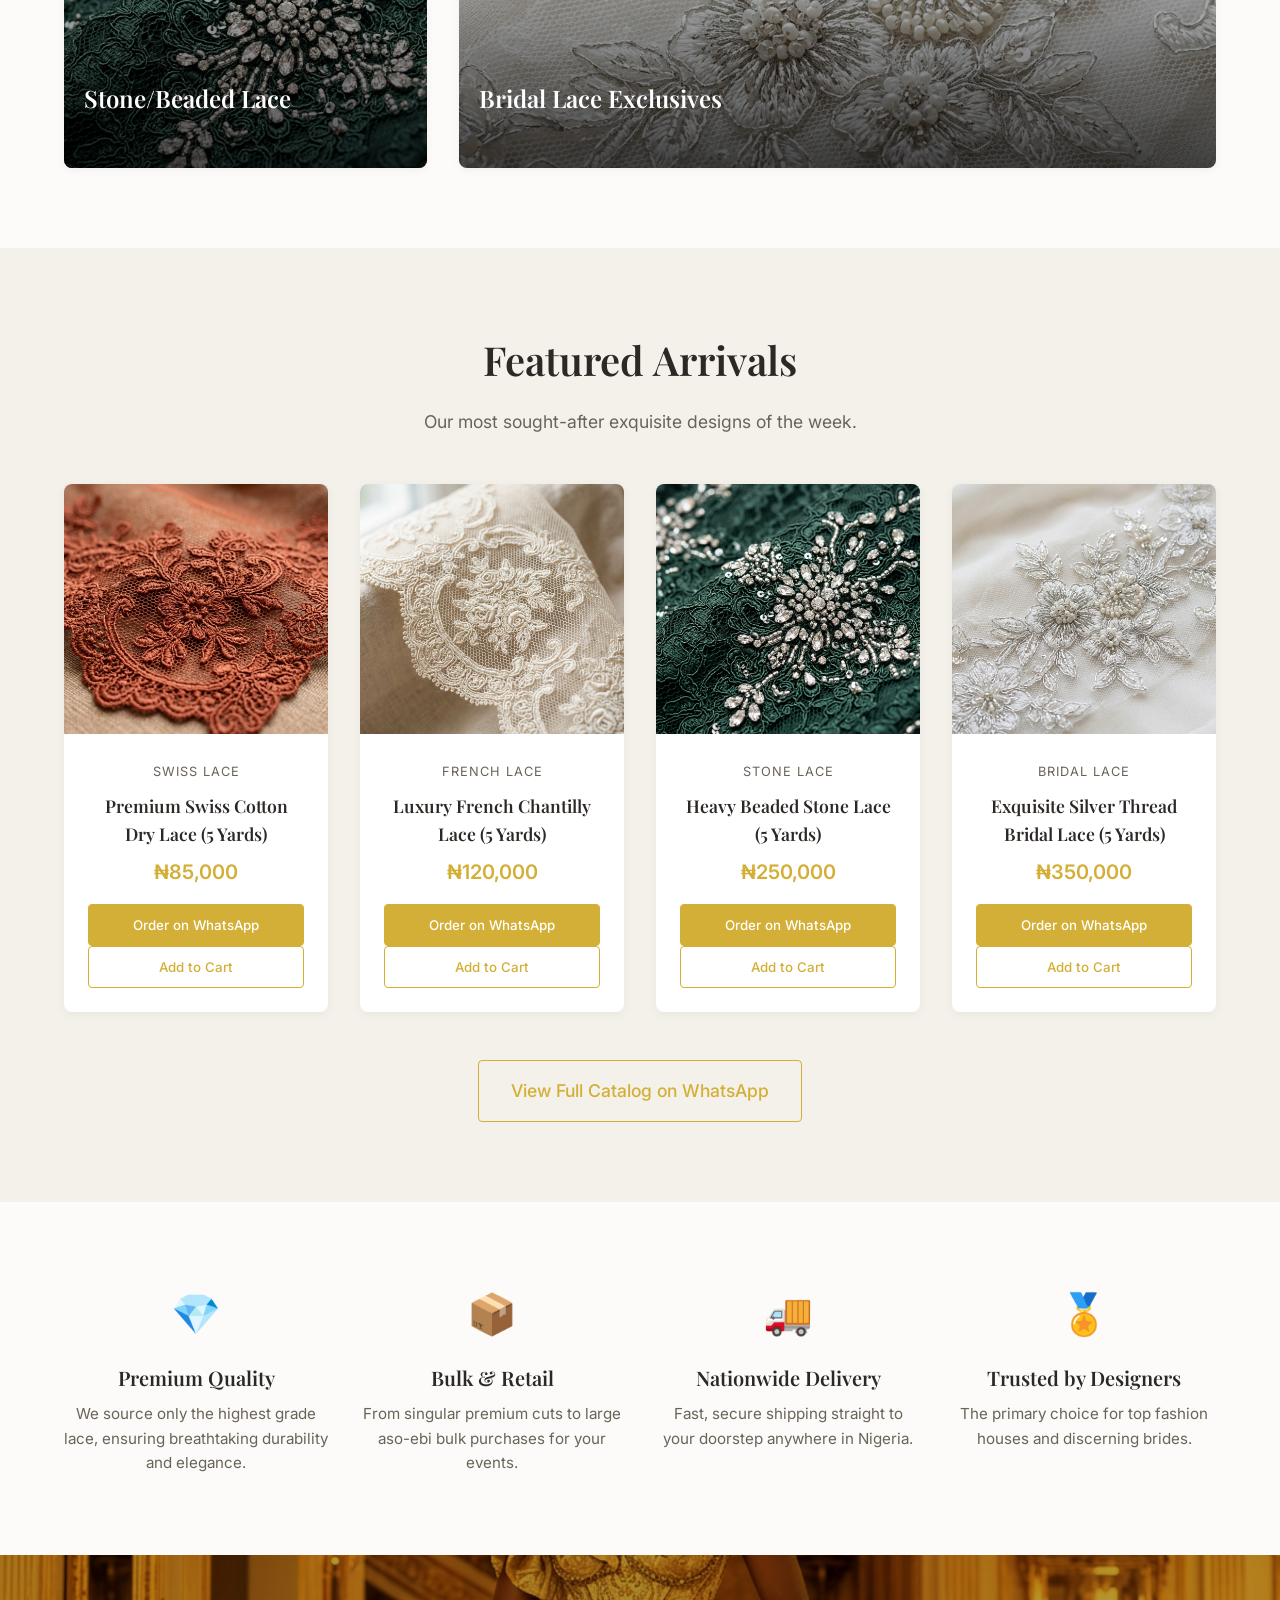
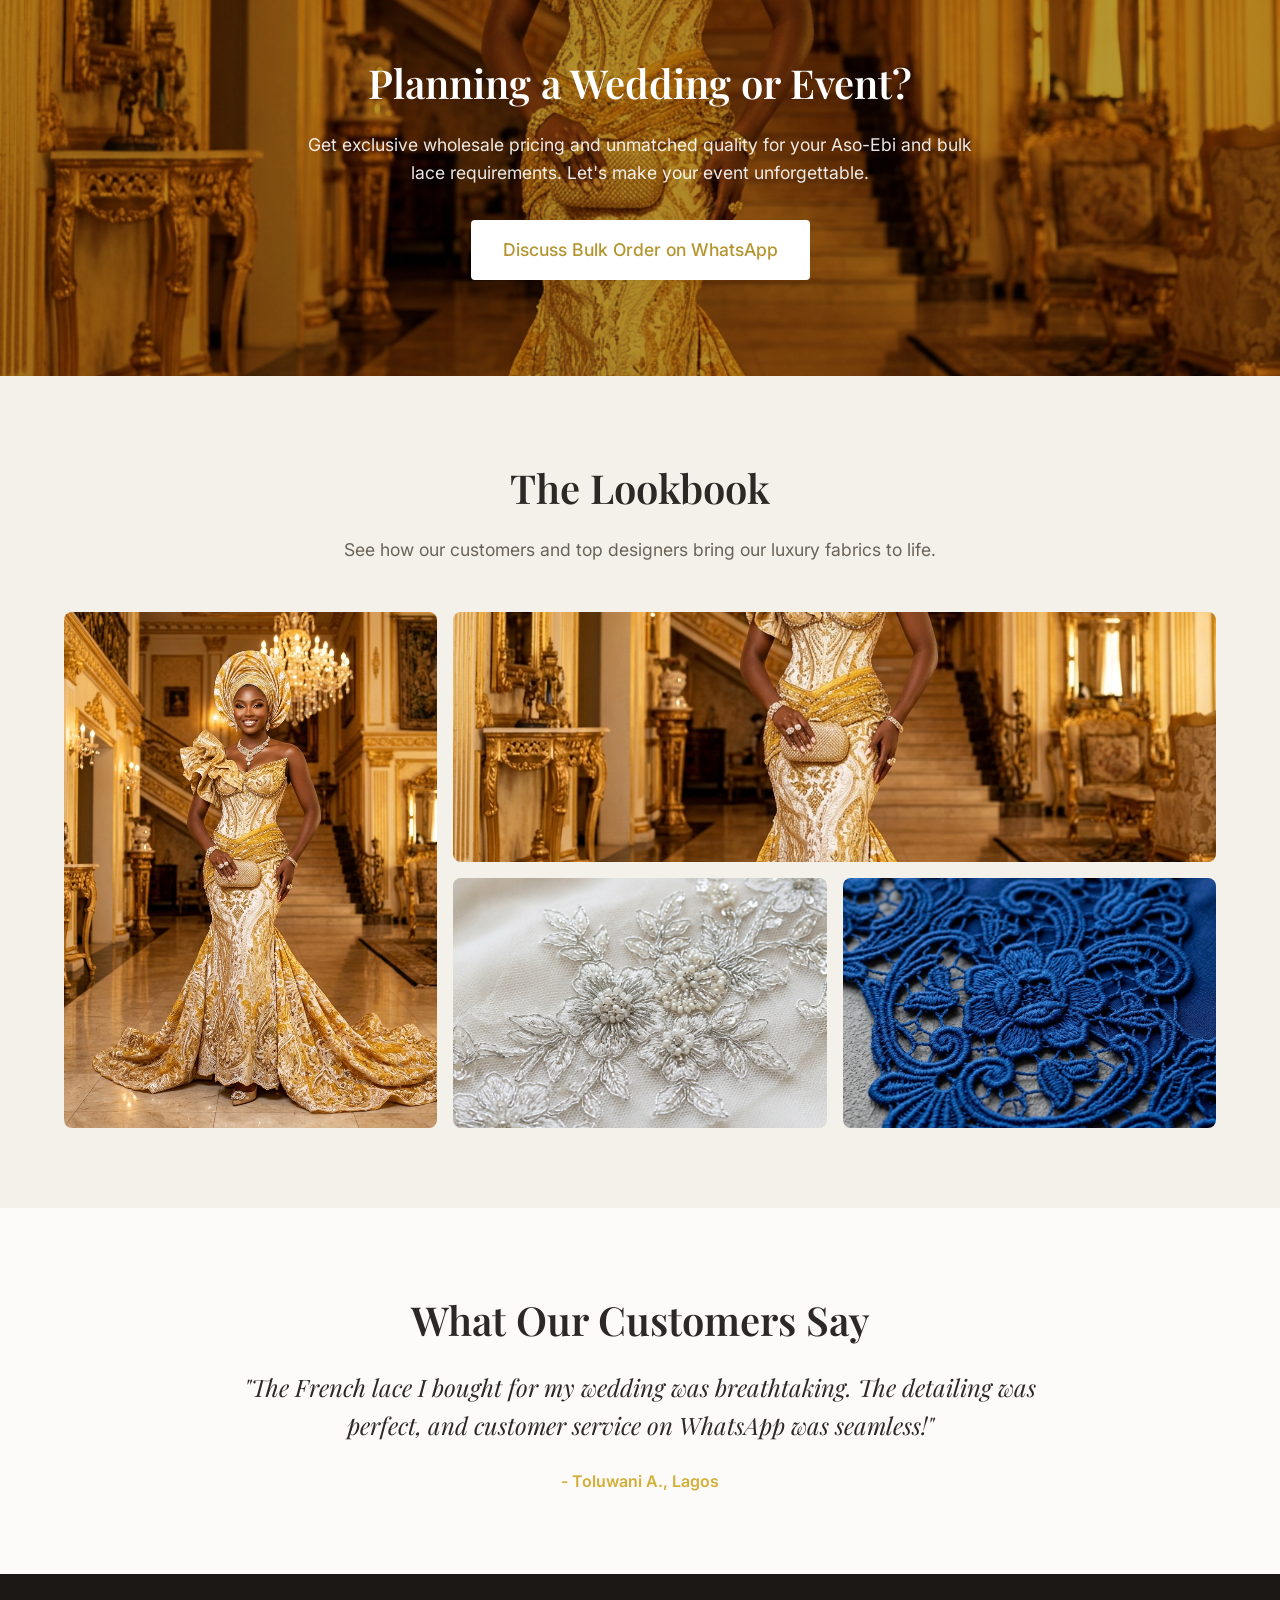
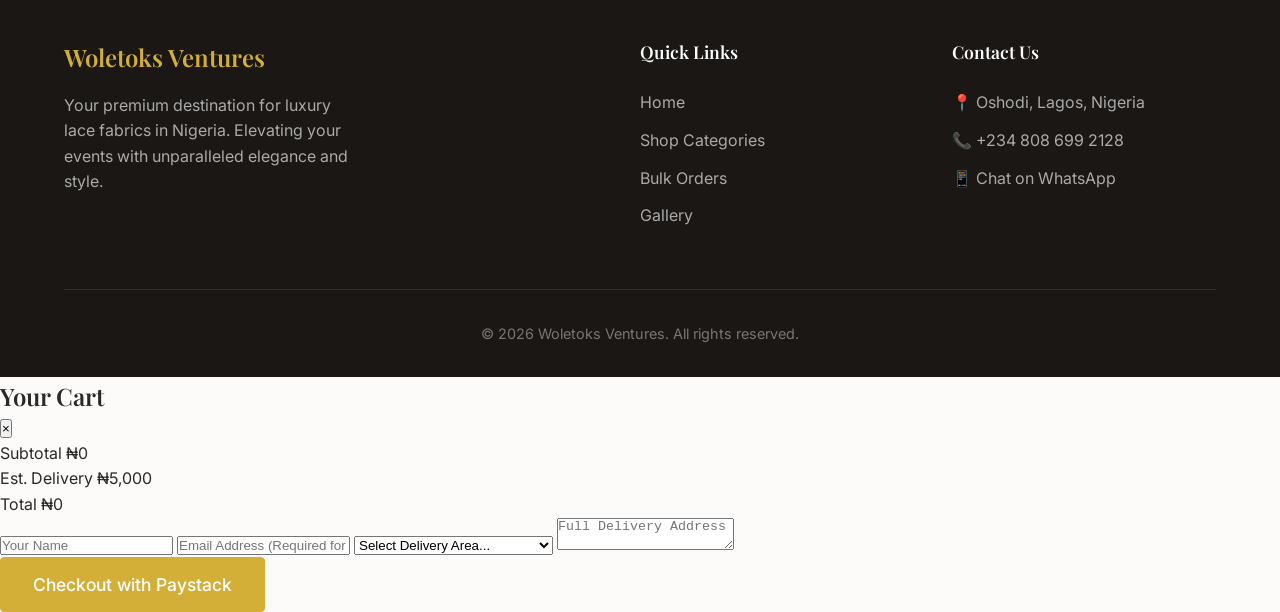
==== commit 9745f467: "Add files via upload" ====
--- a/index.html
+++ b/index.html
@@ -26,10 +26,16 @@
                 <a href="#wholesale">Bulk Orders</a>
                 <a href="#gallery">Gallery</a>
             </nav>
-            <a href="https://wa.me/2348086992128?text=Hello%20Woletoks%20Ventures!%20I'm%20interested%20in%20your%20luxury%20lace%20fabrics." target="_blank" class="btn btn-primary nav-btn">
-                <svg viewBox="0 0 24 24" width="20" height="20" fill="currentColor" class="whatsapp-icon"><path d="M17.472 14.382c-.297-.149-1.758-.867-2.03-.967-.273-.099-.471-.148-.67.15-.197.297-.767.966-.94 1.164-.173.199-.347.223-.644.075-.297-.15-1.255-.463-2.39-1.475-.883-.788-1.48-1.761-1.653-2.059-.173-.297-.018-.458.13-.606.134-.133.298-.347.446-.52.149-.174.198-.298.298-.497.099-.198.05-.371-.025-.52-.075-.149-.669-1.612-.916-2.207-.242-.579-.487-.5-.669-.51a12.8 12.8 0 0 0-.571-.012c-.198 0-.52.074-.792.372-.272.297-1.04 1.016-1.04 2.479 0 1.462 1.065 2.875 1.213 3.074.149.198 2.096 3.2 5.077 4.487.709.306 1.262.489 1.694.625.712.227 1.36.195 1.871.118.571-.085 1.758-.719 2.006-1.413.248-.694.248-1.289.173-1.413-.074-.124-.272-.198-.57-.347m-5.421 7.403h-.004a9.87 9.87 0 0 1-5.031-1.378l-.361-.214-3.741.982.998-3.648-.235-.374a9.86 9.86 0 0 1-1.51-5.26c.001-5.45 4.436-9.884 9.888-9.884 2.64 0 5.122 1.03 6.988 2.898a9.825 9.825 0 0 1 2.893 6.994c-.003 5.45-4.437 9.884-9.885 9.884m8.413-18.297A11.815 11.815 0 0 0 12.05 0C5.495 0 .16 5.335.157 11.892c0 2.096.547 4.142 1.588 5.945L.057 24l6.305-1.654a11.882 11.882 0 0 0 5.683 1.448h.005c6.554 0 11.89-5.335 11.893-11.893a11.821 11.821 0 0 0-3.48-8.413z"/></svg>
-                WhatsApp Us
-            </a>
+            <div class="nav-actions">
+                <div class="cart-icon-btn" id="cart-open-btn">
+                    <svg viewBox="0 0 24 24" width="24" height="24" fill="none" stroke="currentColor" stroke-width="2" stroke-linecap="round" stroke-linejoin="round"><circle cx="9" cy="21" r="1"></circle><circle cx="20" cy="21" r="1"></circle><path d="M1 1h4l2.68 13.39a2 2 0 0 0 2 1.61h9.72a2 2 0 0 0 2-1.61L23 6H6"></path></svg>
+                    <span class="cart-badge" id="cart-badge">0</span>
+                </div>
+                <a href="https://wa.me/2348086992128?text=Hello%20Woletoks%20Ventures!%20I'm%20interested%20in%20your%20luxury%20lace%20fabrics." target="_blank" class="btn btn-primary nav-btn">
+                    <svg viewBox="0 0 24 24" width="20" height="20" fill="currentColor" class="whatsapp-icon"><path d="M17.472 14.382c-.297-.149-1.758-.867-2.03-.967-.273-.099-.471-.148-.67.15-.197.297-.767.966-.94 1.164-.173.199-.347.223-.644.075-.297-.15-1.255-.463-2.39-1.475-.883-.788-1.48-1.761-1.653-2.059-.173-.297-.018-.458.13-.606.134-.133.298-.347.446-.52.149-.174.198-.298.298-.497.099-.198.05-.371-.025-.52-.075-.149-.669-1.612-.916-2.207-.242-.579-.487-.5-.669-.51a12.8 12.8 0 0 0-.571-.012c-.198 0-.52.074-.792.372-.272.297-1.04 1.016-1.04 2.479 0 1.462 1.065 2.875 1.213 3.074.149.198 2.096 3.2 5.077 4.487.709.306 1.262.489 1.694.625.712.227 1.36.195 1.871.118.571-.085 1.758-.719 2.006-1.413.248-.694.248-1.289.173-1.413-.074-.124-.272-.198-.57-.347m-5.421 7.403h-.004a9.87 9.87 0 0 1-5.031-1.378l-.361-.214-3.741.982.998-3.648-.235-.374a9.86 9.86 0 0 1-1.51-5.26c.001-5.45 4.436-9.884 9.888-9.884 2.64 0 5.122 1.03 6.988 2.898a9.825 9.825 0 0 1 2.893 6.994c-.003 5.45-4.437 9.884-9.885 9.884m8.413-18.297A11.815 11.815 0 0 0 12.05 0C5.495 0 .16 5.335.157 11.892c0 2.096.547 4.142 1.588 5.945L.057 24l6.305-1.654a11.882 11.882 0 0 0 5.683 1.448h.005c6.554 0 11.89-5.335 11.893-11.893a11.821 11.821 0 0 0-3.48-8.413z"/></svg>
+                    WhatsApp Us
+                </a>
+            </div>
             <div class="mobile-menu-btn">
                 <span></span>
                 <span></span>
@@ -126,7 +132,10 @@
                         <span class="product-cat">Swiss Lace</span>
                         <h4 class="product-title">Premium Swiss Cotton Dry Lace (5 Yards)</h4>
                         <p class="product-price">₦85,000</p>
-                        <button class="btn btn-primary product-btn wa-order-btn" data-product="Premium Swiss Cotton Dry Lace (5 Yards)" data-price="₦85,000">Order on WhatsApp</button>
+                        <div class="product-actions">
+                            <button class="btn btn-primary product-btn wa-order-btn" data-product="Premium Swiss Cotton Dry Lace (5 Yards)" data-price="₦85,000">Order on WhatsApp</button>
+                            <button class="btn btn-outline product-btn add-to-cart-btn" data-id="p1" data-product="Premium Swiss Cotton Dry Lace (5 Yards)" data-price="85000" data-img="assets/category_swiss.png">Add to Cart</button>
+                        </div>
                     </div>
                 </div>
 
@@ -139,7 +148,10 @@
                         <span class="product-cat">French Lace</span>
                         <h4 class="product-title">Luxury French Chantilly Lace (5 Yards)</h4>
                         <p class="product-price">₦120,000</p>
-                        <button class="btn btn-primary product-btn wa-order-btn" data-product="Luxury French Chantilly Lace (5 Yards)" data-price="₦120,000">Order on WhatsApp</button>
+                        <div class="product-actions">
+                            <button class="btn btn-primary product-btn wa-order-btn" data-product="Luxury French Chantilly Lace (5 Yards)" data-price="₦120,000">Order on WhatsApp</button>
+                            <button class="btn btn-outline product-btn add-to-cart-btn" data-id="p2" data-product="Luxury French Chantilly Lace (5 Yards)" data-price="120000" data-img="assets/category_french.png">Add to Cart</button>
+                        </div>
                     </div>
                 </div>
 
@@ -152,7 +164,10 @@
                         <span class="product-cat">Stone Lace</span>
                         <h4 class="product-title">Heavy Beaded Stone Lace (5 Yards)</h4>
                         <p class="product-price">₦250,000</p>
-                        <button class="btn btn-primary product-btn wa-order-btn" data-product="Heavy Beaded Stone Lace (5 Yards)" data-price="₦250,000">Order on WhatsApp</button>
+                        <div class="product-actions">
+                            <button class="btn btn-primary product-btn wa-order-btn" data-product="Heavy Beaded Stone Lace (5 Yards)" data-price="₦250,000">Order on WhatsApp</button>
+                            <button class="btn btn-outline product-btn add-to-cart-btn" data-id="p3" data-product="Heavy Beaded Stone Lace (5 Yards)" data-price="250000" data-img="assets/category_stone.png">Add to Cart</button>
+                        </div>
                     </div>
                 </div>
 
@@ -165,7 +180,10 @@
                         <span class="product-cat">Bridal Lace</span>
                         <h4 class="product-title">Exquisite Silver Thread Bridal Lace (5 Yards)</h4>
                         <p class="product-price">₦350,000</p>
-                        <button class="btn btn-primary product-btn wa-order-btn" data-product="Exquisite Silver Thread Bridal Lace (5 Yards)" data-price="₦350,000">Order on WhatsApp</button>
+                        <div class="product-actions">
+                            <button class="btn btn-primary product-btn wa-order-btn" data-product="Exquisite Silver Thread Bridal Lace (5 Yards)" data-price="₦350,000">Order on WhatsApp</button>
+                            <button class="btn btn-outline product-btn add-to-cart-btn" data-id="p4" data-product="Exquisite Silver Thread Bridal Lace (5 Yards)" data-price="350000" data-img="assets/category_bridal.png">Add to Cart</button>
+                        </div>
                     </div>
                 </div>
             </div>
@@ -280,9 +298,50 @@
         <svg viewBox="0 0 24 24" width="30" height="30" fill="currentColor"><path d="M17.472 14.382c-.297-.149-1.758-.867-2.03-.967-.273-.099-.471-.148-.67.15-.197.297-.767.966-.94 1.164-.173.199-.347.223-.644.075-.297-.15-1.255-.463-2.39-1.475-.883-.788-1.48-1.761-1.653-2.059-.173-.297-.018-.458.13-.606.134-.133.298-.347.446-.52.149-.174.198-.298.298-.497.099-.198.05-.371-.025-.52-.075-.149-.669-1.612-.916-2.207-.242-.579-.487-.5-.669-.51a12.8 12.8 0 0 0-.571-.012c-.198 0-.52.074-.792.372-.272.297-1.04 1.016-1.04 2.479 0 1.462 1.065 2.875 1.213 3.074.149.198 2.096 3.2 5.077 4.487.709.306 1.262.489 1.694.625.712.227 1.36.195 1.871.118.571-.085 1.758-.719 2.006-1.413.248-.694.248-1.289.173-1.413-.074-.124-.272-.198-.57-.347m-5.421 7.403h-.004a9.87 9.87 0 0 1-5.031-1.378l-.361-.214-3.741.982.998-3.648-.235-.374a9.86 9.86 0 0 1-1.51-5.26c.001-5.45 4.436-9.884 9.888-9.884 2.64 0 5.122 1.03 6.988 2.898a9.825 9.825 0 0 1 2.893 6.994c-.003 5.45-4.437 9.884-9.885 9.884m8.413-18.297A11.815 11.815 0 0 0 12.05 0C5.495 0 .16 5.335.157 11.892c0 2.096.547 4.142 1.588 5.945L.057 24l6.305-1.654a11.882 11.882 0 0 0 5.683 1.448h.005c6.554 0 11.89-5.335 11.893-11.893a11.821 11.821 0 0 0-3.48-8.413z"/></svg>
     </a>
 
-    <!-- Overlay for mobile menu -->
+    <!-- Overlay for mobile menu and cart -->
     <div class="menu-overlay"></div>
 
+    <!-- Shopping Cart Sidebar -->
+    <div class="cart-sidebar" id="cart-sidebar">
+        <div class="cart-header">
+            <h2>Your Cart</h2>
+            <button class="cart-close-btn" id="cart-close-btn">&times;</button>
+        </div>
+        <div class="cart-items" id="cart-items">
+            <!-- Items will be injected here via JS -->
+        </div>
+        <div class="cart-footer">
+            <div class="cart-summary-line">
+                <span>Subtotal</span>
+                <span id="cart-subtotal">₦0</span>
+            </div>
+            <div class="cart-summary-line">
+                <span>Est. Delivery</span>
+                <span id="cart-delivery">₦5,000</span>
+            </div>
+            <div class="cart-summary-line total">
+                <span>Total</span>
+                <span id="cart-total">₦0</span>
+            </div>
+            
+            <div class="cart-checkout-form">
+                <input type="text" id="customer-name" placeholder="Your Name" required>
+                <input type="email" id="customer-email" placeholder="Email Address (Required for Payment)" required>
+                <select id="delivery-zone" required>
+                    <option value="" disabled selected>Select Delivery Area...</option>
+                    <option value="1500" data-label="Oshodi & Immediate Environs">Oshodi & Immediate Environs</option>
+                    <option value="2500" data-label="Lagos Mainland">Lagos Mainland</option>
+                    <option value="3500" data-label="Lagos Island/Lekki/Ajah">Lagos Island / Lekki / Ajah</option>
+                    <option value="5000" data-label="South West States">South West States</option>
+                    <option value="7500" data-label="Other States in Nigeria">Other States in Nigeria</option>
+                </select>
+                <textarea id="customer-address" placeholder="Full Delivery Address" rows="2" required></textarea>
+            </div>
+            <button class="btn btn-primary btn-large cart-checkout-btn" id="cart-checkout-btn">Checkout with Paystack</button>
+        </div>
+    </div>
+
+    <script src="https://js.paystack.co/v1/inline.js"></script>
     <script src="app.js"></script>
 </body>
 </html>
